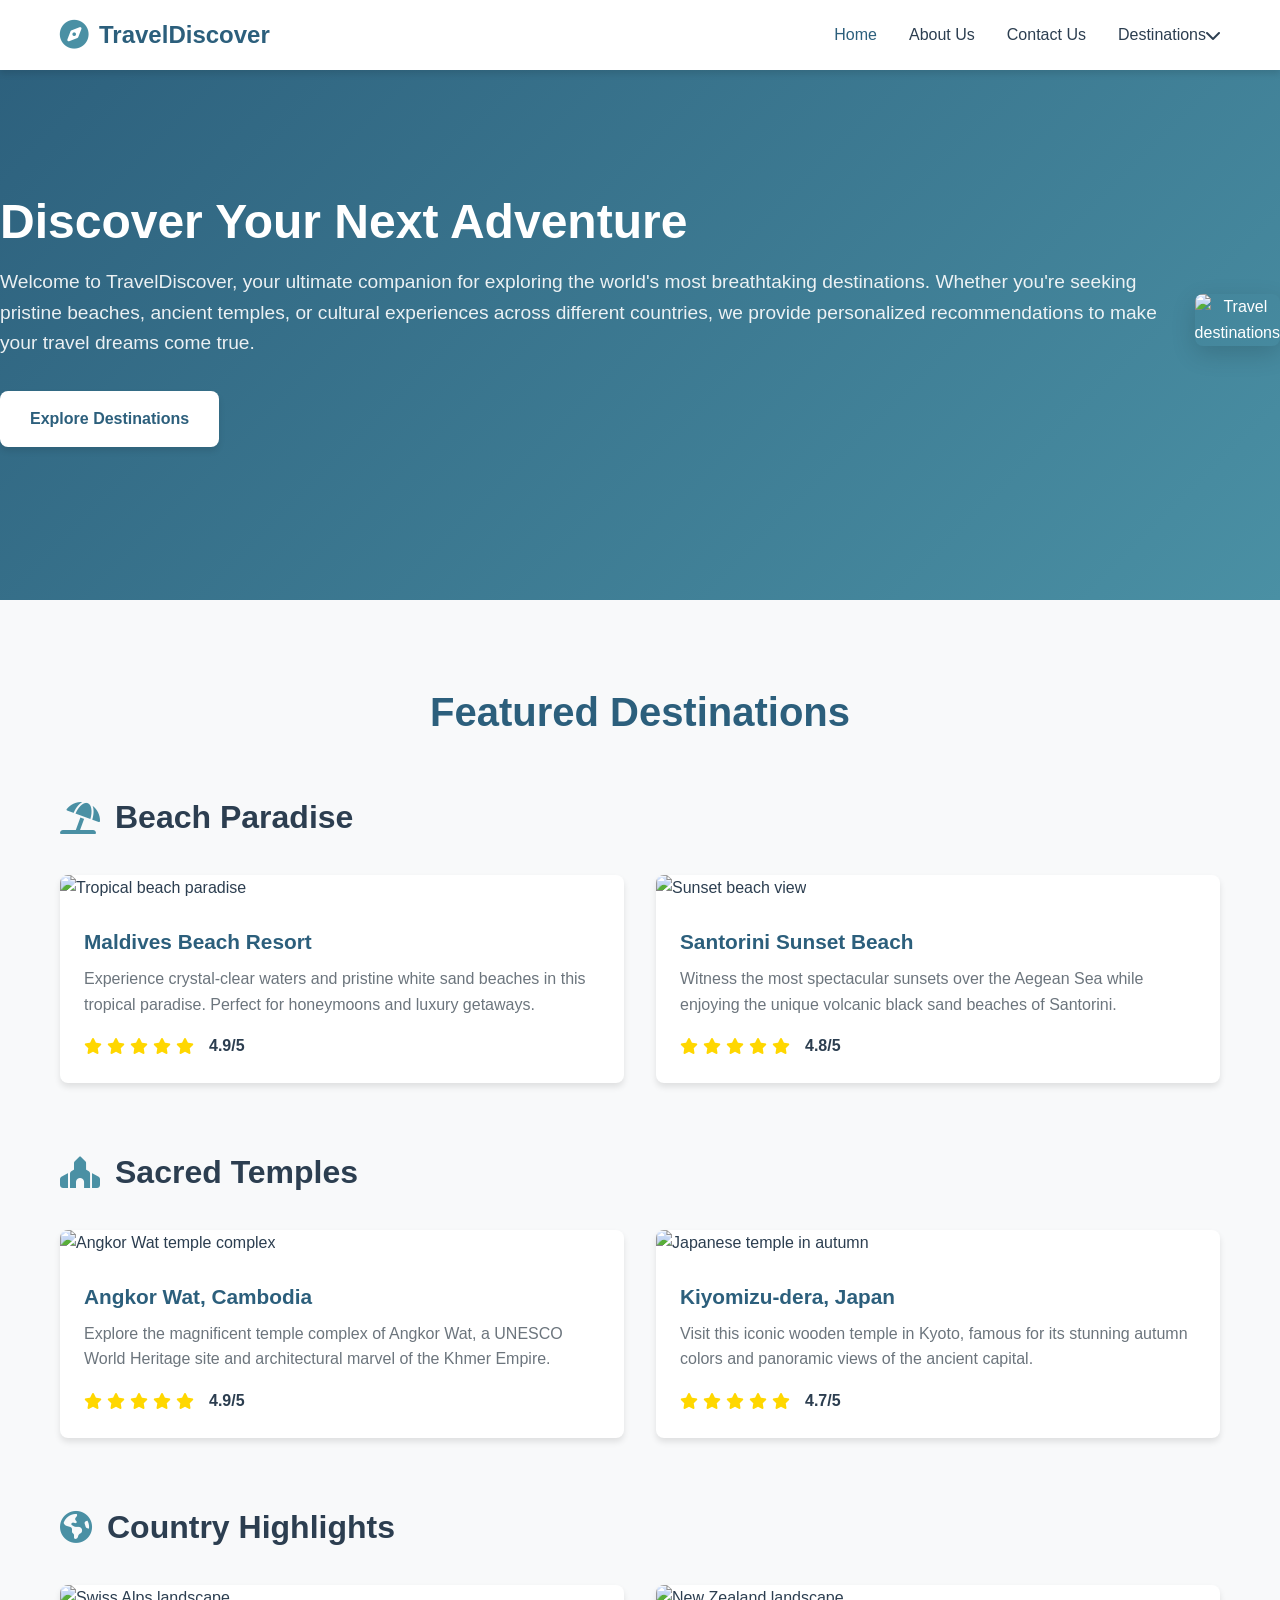
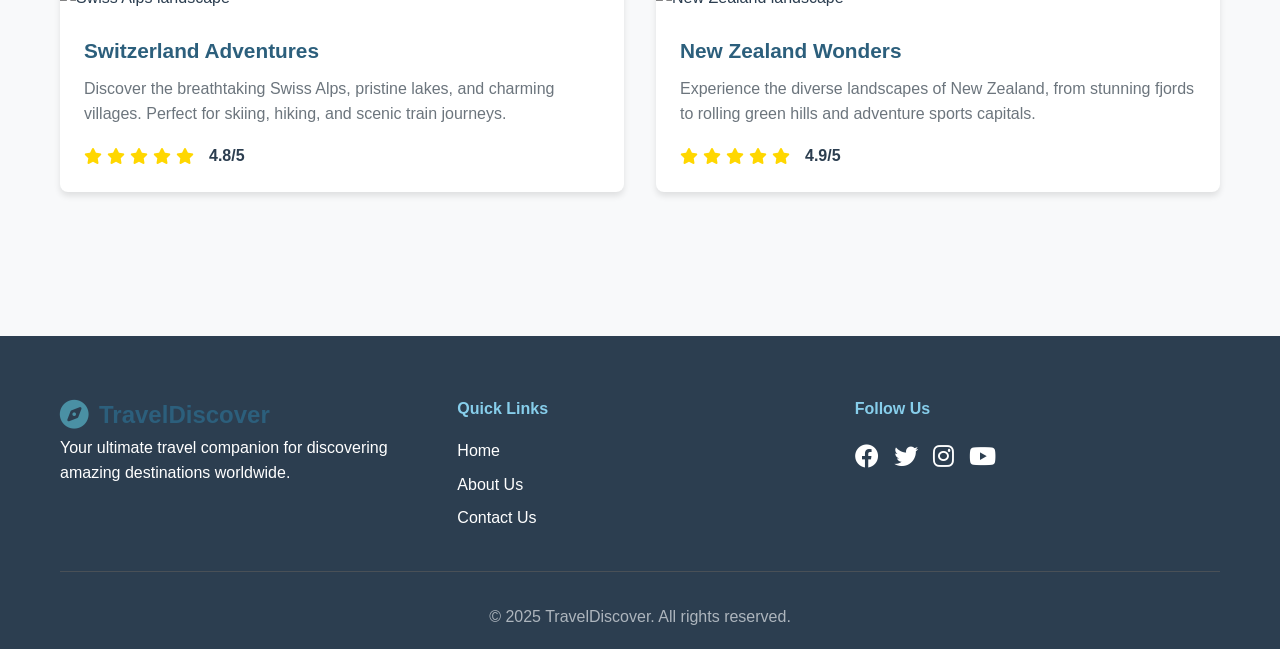
==== index.html @ 0dfa572a "create TravelDiscover website" ====
<!DOCTYPE html>
<html lang="en">
<head>
    <meta charset="UTF-8">
    <meta name="viewport" content="width=device-width, initial-scale=1.0">
    <title>TravelDiscover - Your Ultimate Travel Guide</title>
    <link rel="stylesheet" href="styles.css">
    <link href="https://cdnjs.cloudflare.com/ajax/libs/font-awesome/6.0.0/css/all.min.css" rel="stylesheet">
</head>
<body>
    <!-- Navigation Bar -->
    <nav class="ac-navbar">
        <div class="ac-nav-container">
            <div class="ac-logo">
                <i class="fas fa-compass"></i>
                <span>TravelDiscover</span>
            </div>
            <ul class="ac-nav-menu" id="acNavMenu">
                <li><a href="index.html" class="ac-nav-active">Home</a></li>
                <li><a href="about.html">About Us</a></li>
                <li><a href="contact.html">Contact Us</a></li>
                <li class="ac-dropdown">
                    <a href="#" class="ac-dropdown-toggle">Destinations <i class="fas fa-chevron-down"></i></a>
                    <ul class="ac-dropdown-menu">
                        <li><a href="#beaches">Beaches</a></li>
                        <li><a href="#temples">Temples</a></li>
                        <li><a href="#countries">Countries</a></li>
                    </ul>
                </li>
            </ul>
            <div class="ac-hamburger" id="acHamburger">
                <span></span>
                <span></span>
                <span></span>
            </div>
        </div>
    </nav>

    <!-- Hero Section with Introduction -->
    <section class="ac-hero">
        <div class="ac-hero-content">
            <h1>Discover Your Next Adventure</h1>
            <p class="ac-intro-text">Welcome to TravelDiscover, your ultimate companion for exploring the world's most breathtaking destinations. Whether you're seeking pristine beaches, ancient temples, or cultural experiences across different countries, we provide personalized recommendations to make your travel dreams come true.</p>
            <a href="#recommendations" class="ac-cta-button">Explore Destinations</a>
        </div>
        <div class="ac-hero-image">
            <img src="https://images.unsplash.com/photo-1488646953014-85cb44e25828?ixlib=rb-4.0.3&auto=format&fit=crop&w=1000&q=80" alt="Travel destinations" />
        </div>
    </section>

    <!-- Recommendations Section -->
    <section id="recommendations" class="ac-recommendations">
        <div class="ac-container">
            <h2>Featured Destinations</h2>
            
            <!-- Beach Recommendations -->
            <div id="beaches" class="ac-recommendation-category">
                <h3><i class="fas fa-umbrella-beach"></i> Beach Paradise</h3>
                <div class="ac-recommendation-grid">
                    <div class="ac-recommendation-card">
                        <img src="https://images.unsplash.com/photo-1507525428034-b723cf961d3e?ixlib=rb-4.0.3&auto=format&fit=crop&w=800&q=80" alt="Tropical beach paradise" />
                        <div class="ac-card-content">
                            <h4>Maldives Beach Resort</h4>
                            <p>Experience crystal-clear waters and pristine white sand beaches in this tropical paradise. Perfect for honeymoons and luxury getaways.</p>
                            <div class="ac-rating">
                                <i class="fas fa-star"></i>
                                <i class="fas fa-star"></i>
                                <i class="fas fa-star"></i>
                                <i class="fas fa-star"></i>
                                <i class="fas fa-star"></i>
                                <span>4.9/5</span>
                            </div>
                        </div>
                    </div>
                    <div class="ac-recommendation-card">
                        <img src="https://images.unsplash.com/photo-1544551763-46a013bb70d5?ixlib=rb-4.0.3&auto=format&fit=crop&w=800&q=80" alt="Sunset beach view" />
                        <div class="ac-card-content">
                            <h4>Santorini Sunset Beach</h4>
                            <p>Witness the most spectacular sunsets over the Aegean Sea while enjoying the unique volcanic black sand beaches of Santorini.</p>
                            <div class="ac-rating">
                                <i class="fas fa-star"></i>
                                <i class="fas fa-star"></i>
                                <i class="fas fa-star"></i>
                                <i class="fas fa-star"></i>
                                <i class="fas fa-star"></i>
                                <span>4.8/5</span>
                            </div>
                        </div>
                    </div>
                </div>
            </div>

            <!-- Temple Recommendations -->
            <div id="temples" class="ac-recommendation-category">
                <h3><i class="fas fa-place-of-worship"></i> Sacred Temples</h3>
                <div class="ac-recommendation-grid">
                    <div class="ac-recommendation-card">
                        <img src="https://images.unsplash.com/photo-1553215619-30c8edfba1e7?ixlib=rb-4.0.3&auto=format&fit=crop&w=800&q=80" alt="Angkor Wat temple complex" />
                        <div class="ac-card-content">
                            <h4>Angkor Wat, Cambodia</h4>
                            <p>Explore the magnificent temple complex of Angkor Wat, a UNESCO World Heritage site and architectural marvel of the Khmer Empire.</p>
                            <div class="ac-rating">
                                <i class="fas fa-star"></i>
                                <i class="fas fa-star"></i>
                                <i class="fas fa-star"></i>
                                <i class="fas fa-star"></i>
                                <i class="fas fa-star"></i>
                                <span>4.9/5</span>
                            </div>
                        </div>
                    </div>
                    <div class="ac-recommendation-card">
                        <img src="https://images.unsplash.com/photo-1506905925346-21bda4d32df4?ixlib=rb-4.0.3&auto=format&fit=crop&w=800&q=80" alt="Japanese temple in autumn" />
                        <div class="ac-card-content">
                            <h4>Kiyomizu-dera, Japan</h4>
                            <p>Visit this iconic wooden temple in Kyoto, famous for its stunning autumn colors and panoramic views of the ancient capital.</p>
                            <div class="ac-rating">
                                <i class="fas fa-star"></i>
                                <i class="fas fa-star"></i>
                                <i class="fas fa-star"></i>
                                <i class="fas fa-star"></i>
                                <i class="fas fa-star"></i>
                                <span>4.7/5</span>
                            </div>
                        </div>
                    </div>
                </div>
            </div>

            <!-- Country Recommendations -->
            <div id="countries" class="ac-recommendation-category">
                <h3><i class="fas fa-globe-americas"></i> Country Highlights</h3>
                <div class="ac-recommendation-grid">
                    <div class="ac-recommendation-card">
                        <img src="https://images.unsplash.com/photo-1502920917128-1aa500764cbd?ixlib=rb-4.0.3&auto=format&fit=crop&w=800&q=80" alt="Swiss Alps landscape" />
                        <div class="ac-card-content">
                            <h4>Switzerland Adventures</h4>
                            <p>Discover the breathtaking Swiss Alps, pristine lakes, and charming villages. Perfect for skiing, hiking, and scenic train journeys.</p>
                            <div class="ac-rating">
                                <i class="fas fa-star"></i>
                                <i class="fas fa-star"></i>
                                <i class="fas fa-star"></i>
                                <i class="fas fa-star"></i>
                                <i class="fas fa-star"></i>
                                <span>4.8/5</span>
                            </div>
                        </div>
                    </div>
                    <div class="ac-recommendation-card">
                        <img src="https://images.unsplash.com/photo-1539650116574-75c0c6d73f6e?ixlib=rb-4.0.3&auto=format&fit=crop&w=800&q=80" alt="New Zealand landscape" />
                        <div class="ac-card-content">
                            <h4>New Zealand Wonders</h4>
                            <p>Experience the diverse landscapes of New Zealand, from stunning fjords to rolling green hills and adventure sports capitals.</p>
                            <div class="ac-rating">
                                <i class="fas fa-star"></i>
                                <i class="fas fa-star"></i>
                                <i class="fas fa-star"></i>
                                <i class="fas fa-star"></i>
                                <i class="fas fa-star"></i>
                                <span>4.9/5</span>
                            </div>
                        </div>
                    </div>
                </div>
            </div>
        </div>
    </section>

    <!-- Footer -->
    <footer class="ac-footer">
        <div class="ac-container">
            <div class="ac-footer-content">
                <div class="ac-footer-section">
                    <div class="ac-logo">
                        <i class="fas fa-compass"></i>
                        <span>TravelDiscover</span>
                    </div>
                    <p>Your ultimate travel companion for discovering amazing destinations worldwide.</p>
                </div>
                <div class="ac-footer-section">
                    <h4>Quick Links</h4>
                    <ul>
                        <li><a href="index.html">Home</a></li>
                        <li><a href="about.html">About Us</a></li>
                        <li><a href="contact.html">Contact Us</a></li>
                    </ul>
                </div>
                <div class="ac-footer-section">
                    <h4>Follow Us</h4>
                    <div class="ac-social-links">
                        <a href="#"><i class="fab fa-facebook"></i></a>
                        <a href="#"><i class="fab fa-twitter"></i></a>
                        <a href="#"><i class="fab fa-instagram"></i></a>
                        <a href="#"><i class="fab fa-youtube"></i></a>
                    </div>
                </div>
            </div>
            <div class="ac-footer-bottom">
                <p>&copy; 2025 TravelDiscover. All rights reserved.</p>
            </div>
        </div>
    </footer>

    <script src="script.js"></script>
</body>
</html>
---- styles.css ----
/* CSS Variables for consistent theming */
:root {
    --primary-color: #2C5F7C;
    --secondary-color: #4A90A4;
    --accent-color: #87CEEB;
    --text-dark: #2C3E50;
    --text-light: #6C757D;
    --white: #FFFFFF;
    --light-gray: #F8F9FA;
    --border-color: #E9ECEF;
    --shadow: 0 4px 6px rgba(0, 0, 0, 0.1);
    --shadow-hover: 0 8px 25px rgba(0, 0, 0, 0.15);
    --gradient: linear-gradient(135deg, var(--primary-color), var(--secondary-color));
    --border-radius: 8px;
    --transition: all 0.3s ease;
}

/* Global Styles */
* {
    margin: 0;
    padding: 0;
    box-sizing: border-box;
}

body {
    font-family: 'Segoe UI', Tahoma, Geneva, Verdana, sans-serif;
    line-height: 1.6;
    color: var(--text-dark);
    background-color: var(--white);
}

.ac-container {
    max-width: 1200px;
    margin: 0 auto;
    padding: 0 20px;
}

/* Navigation Styles */
.ac-navbar {
    background: var(--white);
    box-shadow: var(--shadow);
    position: fixed;
    top: 0;
    left: 0;
    right: 0;
    z-index: 1000;
    transition: var(--transition);
}

.ac-nav-container {
    max-width: 1200px;
    margin: 0 auto;
    padding: 0 20px;
    display: flex;
    justify-content: space-between;
    align-items: center;
    height: 70px;
}

.ac-logo {
    display: flex;
    align-items: center;
    font-size: 1.5rem;
    font-weight: bold;
    color: var(--primary-color);
    text-decoration: none;
}

.ac-logo i {
    margin-right: 10px;
    font-size: 1.8rem;
    color: var(--secondary-color);
}

.ac-nav-menu {
    display: flex;
    list-style: none;
    align-items: center;
}

.ac-nav-menu li {
    margin-left: 2rem;
    position: relative;
}

.ac-nav-menu a {
    text-decoration: none;
    color: var(--text-dark);
    font-weight: 500;
    transition: var(--transition);
    padding: 0.5rem 0;
    display: flex;
    align-items: center;
}

.ac-nav-menu a:hover,
.ac-nav-active {
    color: var(--primary-color) !important;
}

/* Dropdown Styles */
.ac-dropdown {
    position: relative;
}

.ac-dropdown-menu {
    position: absolute;
    top: 100%;
    left: 0;
    background: var(--white);
    box-shadow: var(--shadow);
    border-radius: var(--border-radius);
    min-width: 200px;
    opacity: 0;
    visibility: hidden;
    transform: translateY(-10px);
    transition: var(--transition);
    list-style: none;
    padding: 0.5rem 0;
    margin: 0;
}

.ac-dropdown:hover .ac-dropdown-menu {
    opacity: 1;
    visibility: visible;
    transform: translateY(0);
}

.ac-dropdown-menu li {
    margin: 0;
}

.ac-dropdown-menu a {
    padding: 0.75rem 1rem;
    display: block;
    border-radius: 0;
}

.ac-dropdown-menu a:hover {
    background-color: var(--light-gray);
}

/* Mobile Navigation */
.ac-hamburger {
    display: none;
    flex-direction: column;
    cursor: pointer;
    padding: 5px;
}

.ac-hamburger span {
    width: 25px;
    height: 3px;
    background-color: var(--primary-color);
    margin: 3px 0;
    transition: var(--transition);
}

/* Hero Section */
.ac-hero {
    background: var(--gradient);
    color: var(--white);
    padding: 120px 0 80px;
    display: flex;
    align-items: center;
    min-height: 600px;
}

.ac-hero .ac-container {
    display: grid;
    grid-template-columns: 1fr 1fr;
    gap: 4rem;
    align-items: center;
}

.ac-hero-content h1 {
    font-size: 3rem;
    margin-bottom: 1rem;
    line-height: 1.2;
}

.ac-intro-text {
    font-size: 1.2rem;
    margin-bottom: 2rem;
    opacity: 0.9;
    line-height: 1.6;
}

.ac-cta-button {
    display: inline-flex;
    align-items: center;
    background: var(--white);
    color: var(--primary-color);
    padding: 15px 30px;
    text-decoration: none;
    border-radius: var(--border-radius);
    font-weight: 600;
    transition: var(--transition);
    box-shadow: var(--shadow);
}

.ac-cta-button:hover {
    transform: translateY(-2px);
    box-shadow: var(--shadow-hover);
}

.ac-hero-image {
    text-align: center;
}

.ac-hero-image img {
    width: 100%;
    max-width: 500px;
    height: 400px;
    object-fit: cover;
    border-radius: var(--border-radius);
    box-shadow: var(--shadow-hover);
}

/* Recommendations Section */
.ac-recommendations {
    padding: 80px 0;
    background: var(--light-gray);
}

.ac-recommendations h2 {
    text-align: center;
    font-size: 2.5rem;
    margin-bottom: 3rem;
    color: var(--primary-color);
}

.ac-recommendation-category {
    margin-bottom: 4rem;
}

.ac-recommendation-category h3 {
    font-size: 2rem;
    margin-bottom: 2rem;
    color: var(--text-dark);
    display: flex;
    align-items: center;
    gap: 15px;
}

.ac-recommendation-category h3 i {
    color: var(--secondary-color);
}

.ac-recommendation-grid {
    display: grid;
    grid-template-columns: repeat(auto-fit, minmax(400px, 1fr));
    gap: 2rem;
}

.ac-recommendation-card {
    background: var(--white);
    border-radius: var(--border-radius);
    overflow: hidden;
    box-shadow: var(--shadow);
    transition: var(--transition);
}

.ac-recommendation-card:hover {
    transform: translateY(-5px);
    box-shadow: var(--shadow-hover);
}

.ac-recommendation-card img {
    width: 100%;
    height: 250px;
    object-fit: cover;
}

.ac-card-content {
    padding: 1.5rem;
}

.ac-card-content h4 {
    font-size: 1.3rem;
    margin-bottom: 0.5rem;
    color: var(--primary-color);
}

.ac-card-content p {
    color: var(--text-light);
    margin-bottom: 1rem;
}

.ac-rating {
    display: flex;
    align-items: center;
    gap: 5px;
}

.ac-rating i {
    color: #FFD700;
}

.ac-rating span {
    margin-left: 10px;
    font-weight: 600;
    color: var(--text-dark);
}

/* About Page Styles */
.ac-about-hero,
.ac-contact-hero {
    background: var(--gradient);
    color: var(--white);
    padding: 120px 0 80px;
    text-align: center;
}

.ac-about-hero h1,
.ac-contact-hero h1 {
    font-size: 3rem;
    margin-bottom: 1rem;
}

.ac-hero-subtitle {
    font-size: 1.2rem;
    opacity: 0.9;
}

.ac-about-content {
    padding: 80px 0;
}

.ac-about-section {
    display: grid;
    grid-template-columns: 1fr 1fr;
    gap: 4rem;
    align-items: center;
    margin-bottom: 4rem;
}

.ac-about-section.ac-reverse {
    direction: rtl;
}

.ac-about-section.ac-reverse > * {
    direction: ltr;
}

.ac-about-text h2 {
    font-size: 2rem;
    margin-bottom: 1.5rem;
    color: var(--primary-color);
    display: flex;
    align-items: center;
    gap: 15px;
}

.ac-about-text p {
    margin-bottom: 1rem;
    color: var(--text-light);
    line-height: 1.7;
}

.ac-mission-list {
    list-style: none;
    padding: 0;
}

.ac-mission-list li {
    display: flex;
    align-items: center;
    gap: 10px;
    margin-bottom: 0.5rem;
    color: var(--text-light);
}

.ac-mission-list i {
    color: var(--secondary-color);
}

.ac-about-image img {
    width: 100%;
    height: 400px;
    object-fit: cover;
    border-radius: var(--border-radius);
    box-shadow: var(--shadow);
}

/* Team Section */
.ac-team-section {
    background: var(--light-gray);
    padding: 60px 0;
    border-radius: var(--border-radius);
    margin: 4rem 0;
}

.ac-team-section h2 {
    text-align: center;
    font-size: 2.5rem;
    margin-bottom: 3rem;
    color: var(--primary-color);
    display: flex;
    align-items: center;
    justify-content: center;
    gap: 15px;
}

.ac-team-grid {
    display: grid;
    grid-template-columns: repeat(auto-fit, minmax(300px, 1fr));
    gap: 2rem;
}

.ac-team-member {
    background: var(--white);
    padding: 2rem;
    border-radius: var(--border-radius);
    text-align: center;
    box-shadow: var(--shadow);
    transition: var(--transition);
}

.ac-team-member:hover {
    transform: translateY(-5px);
    box-shadow: var(--shadow-hover);
}

.ac-member-image {
    margin-bottom: 1.5rem;
}

.ac-member-image img {
    width: 120px;
    height: 120px;
    border-radius: 50%;
    object-fit: cover;
    border: 4px solid var(--accent-color);
}

.ac-member-info h3 {
    font-size: 1.3rem;
    margin-bottom: 0.5rem;
    color: var(--primary-color);
}

.ac-member-role {
    color: var(--secondary-color);
    font-weight: 600;
    margin-bottom: 1rem !important;
}

.ac-member-info p {
    color: var(--text-light);
    line-height: 1.6;
}

/* Values Section */
.ac-values-section {
    margin: 4rem 0;
}

.ac-values-section h2 {
    text-align: center;
    font-size: 2.5rem;
    margin-bottom: 3rem;
    color: var(--primary-color);
    display: flex;
    align-items: center;
    justify-content: center;
    gap: 15px;
}

.ac-values-grid {
    display: grid;
    grid-template-columns: repeat(auto-fit, minmax(250px, 1fr));
    gap: 2rem;
}

.ac-value-card {
    background: var(--white);
    padding: 2rem;
    border-radius: var(--border-radius);
    text-align: center;
    box-shadow: var(--shadow);
    transition: var(--transition);
    border-top: 4px solid var(--secondary-color);
}

.ac-value-card:hover {
    transform: translateY(-5px);
    box-shadow: var(--shadow-hover);
}

.ac-value-icon {
    font-size: 3rem;
    color: var(--secondary-color);
    margin-bottom: 1rem;
}

.ac-value-card h3 {
    font-size: 1.3rem;
    margin-bottom: 1rem;
    color: var(--primary-color);
}

.ac-value-card p {
    color: var(--text-light);
    line-height: 1.6;
}

/* Contact Page Styles */
.ac-contact-content {
    padding: 80px 0;
}

.ac-contact-wrapper {
    display: grid;
    grid-template-columns: 2fr 1fr;
    gap: 4rem;
}

.ac-contact-form-section h2,
.ac-contact-info-section h2 {
    font-size: 2rem;
    margin-bottom: 2rem;
    color: var(--primary-color);
    display: flex;
    align-items: center;
    gap: 15px;
}

/* Contact Form */
.ac-contact-form {
    background: var(--white);
    padding: 2rem;
    border-radius: var(--border-radius);
    box-shadow: var(--shadow);
}

.ac-form-row {
    display: grid;
    grid-template-columns: 1fr 1fr;
    gap: 1rem;
}

.ac-form-group {
    margin-bottom: 1.5rem;
}

.ac-form-group label {
    display: block;
    margin-bottom: 0.5rem;
    font-weight: 600;
    color: var(--text-dark);
}

.ac-form-group input,
.ac-form-group select,
.ac-form-group textarea {
    width: 100%;
    padding: 12px;
    border: 2px solid var(--border-color);
    border-radius: var(--border-radius);
    font-family: inherit;
    transition: var(--transition);
}

.ac-form-group input:focus,
.ac-form-group select:focus,
.ac-form-group textarea:focus {
    outline: none;
    border-color: var(--secondary-color);
    box-shadow: 0 0 0 3px rgba(74, 144, 164, 0.1);
}

.ac-checkbox-group {
    display: flex;
    align-items: flex-start;
    gap: 10px;
}

.ac-checkbox-group input[type="checkbox"] {
    width: auto;
    margin-top: 4px;
}

.ac-checkbox-group label {
    margin-bottom: 0;
    font-weight: normal;
    cursor: pointer;
}

.ac-submit-button {
    background: var(--gradient);
    color: var(--white);
    border: none;
    padding: 15px 30px;
    border-radius: var(--border-radius);
    font-size: 1.1rem;
    font-weight: 600;
    cursor: pointer;
    transition: var(--transition);
    display: flex;
    align-items: center;
    gap: 10px;
    width: 100%;
    justify-content: center;
}

.ac-submit-button:hover {
    transform: translateY(-2px);
    box-shadow: var(--shadow-hover);
}

/* Success Message */
.ac-success-message {
    background: #d4edda;
    color: #155724;
    padding: 2rem;
    border-radius: var(--border-radius);
    text-align: center;
    border: 1px solid #c3e6cb;
    display: none;
}

.ac-success-message.ac-show {
    display: block;
}

.ac-success-message i {
    font-size: 3rem;
    margin-bottom: 1rem;
}

.ac-success-message h3 {
    margin-bottom: 0.5rem;
}

/* Contact Information */
.ac-contact-info-card {
    background: var(--white);
    padding: 2rem;
    border-radius: var(--border-radius);
    box-shadow: var(--shadow);
}

.ac-contact-item {
    display: flex;
    align-items: flex-start;
    gap: 15px;
    margin-bottom: 2rem;
    padding-bottom: 2rem;
    border-bottom: 1px solid var(--border-color);
}

.ac-contact-item:last-child {
    margin-bottom: 0;
    padding-bottom: 0;
    border-bottom: none;
}

.ac-contact-icon {
    background: var(--light-gray);
    padding: 15px;
    border-radius: 50%;
    color: var(--secondary-color);
    font-size: 1.2rem;
    min-width: 50px;
    text-align: center;
}

.ac-contact-details h3 {
    margin-bottom: 0.5rem;
    color: var(--primary-color);
}

.ac-contact-details p {
    color: var(--text-light);
    margin-bottom: 0.25rem;
}

/* Social Media Section */
.ac-social-section {
    margin-top: 2rem;
    padding-top: 2rem;
    border-top: 1px solid var(--border-color);
}

.ac-social-section h3 {
    margin-bottom: 1rem;
    color: var(--primary-color);
    display: flex;
    align-items: center;
    gap: 10px;
}

.ac-social-link {
    display: flex;
    align-items: center;
    gap: 10px;
    padding: 10px 15px;
    margin-bottom: 10px;
    border-radius: var(--border-radius);
    text-decoration: none;
    transition: var(--transition);
    border: 2px solid var(--border-color);
}

.ac-social-link:hover {
    transform: translateX(5px);
}

.ac-social-link.facebook {
    color: #1877F2;
    border-color: #1877F2;
}

.ac-social-link.facebook:hover {
    background: #1877F2;
    color: white;
}

.ac-social-link.twitter {
    color: #1DA1F2;
    border-color: #1DA1F2;
}

.ac-social-link.twitter:hover {
    background: #1DA1F2;
    color: white;
}

.ac-social-link.instagram {
    color: #E4405F;
    border-color: #E4405F;
}

.ac-social-link.instagram:hover {
    background: #E4405F;
    color: white;
}

.ac-social-link.youtube {
    color: #FF0000;
    border-color: #FF0000;
}

.ac-social-link.youtube:hover {
    background: #FF0000;
    color: white;
}

/* FAQ Section */
.ac-faq-section {
    background: var(--light-gray);
    padding: 60px 0;
    margin-top: 4rem;
}

.ac-faq-section h2 {
    text-align: center;
    font-size: 2.5rem;
    margin-bottom: 3rem;
    color: var(--primary-color);
    display: flex;
    align-items: center;
    justify-content: center;
    gap: 15px;
}

.ac-faq-grid {
    display: grid;
    grid-template-columns: repeat(auto-fit, minmax(280px, 1fr));
    gap: 2rem;
}

.ac-faq-item {
    background: var(--white);
    padding: 2rem;
    border-radius: var(--border-radius);
    box-shadow: var(--shadow);
    transition: var(--transition);
}

.ac-faq-item:hover {
    transform: translateY(-2px);
    box-shadow: var(--shadow-hover);
}

.ac-faq-item h3 {
    font-size: 1.2rem;
    margin-bottom: 1rem;
    color: var(--primary-color);
}

.ac-faq-item p {
    color: var(--text-light);
    line-height: 1.6;
}

/* Footer */
.ac-footer {
    background: var(--text-dark);
    color: var(--white);
    padding: 60px 0 20px;
}

.ac-footer-content {
    display: grid;
    grid-template-columns: repeat(auto-fit, minmax(250px, 1fr));
    gap: 2rem;
    margin-bottom: 2rem;
}

.ac-footer-section h4 {
    margin-bottom: 1rem;
    color: var(--accent-color);
}

.ac-footer-section ul {
    list-style: none;
}

.ac-footer-section ul li {
    margin-bottom: 0.5rem;
}

.ac-footer-section ul li a {
    color: var(--white);
    text-decoration: none;
    transition: var(--transition);
}

.ac-footer-section ul li a:hover {
    color: var(--accent-color);
}

.ac-footer .ac-social-links {
    display: flex;
    gap: 15px;
}

.ac-footer .ac-social-links a {
    color: var(--white);
    font-size: 1.5rem;
    transition: var(--transition);
}

.ac-footer .ac-social-links a:hover {
    color: var(--accent-color);
    transform: translateY(-2px);
}

.ac-footer-bottom {
    text-align: center;
    padding-top: 2rem;
    border-top: 1px solid #495057;
    color: #ADB5BD;
}

/* Responsive Design */
@media (max-width: 768px) {
    .ac-nav-menu {
        position: fixed;
        top: 70px;
        left: -100%;
        width: 100%;
        height: calc(100vh - 70px);
        background: var(--white);
        flex-direction: column;
        justify-content: flex-start;
        align-items: center;
        transition: var(--transition);
        padding-top: 2rem;
        box-shadow: var(--shadow);
    }

    .ac-nav-menu.ac-active {
        left: 0;
    }

    .ac-nav-menu li {
        margin: 1rem 0;
    }

    .ac-hamburger {
        display: flex;
    }

    .ac-hamburger.ac-active span:nth-child(1) {
        transform: rotate(-45deg) translate(-5px, 6px);
    }

    .ac-hamburger.ac-active span:nth-child(2) {
        opacity: 0;
    }

    .ac-hamburger.ac-active span:nth-child(3) {
        transform: rotate(45deg) translate(-5px, -6px);
    }

    .ac-dropdown-menu {
        position: static;
        opacity: 1;
        visibility: visible;
        transform: none;
        box-shadow: none;
        background: var(--light-gray);
        border-radius: 0;
        margin-top: 1rem;
    }

    .ac-hero .ac-container {
        grid-template-columns: 1fr;
        text-align: center;
        gap: 2rem;
    }

    .ac-hero-content h1 {
        font-size: 2.5rem;
    }

    .ac-recommendation-grid {
        grid-template-columns: 1fr;
    }

    .ac-about-section {
        grid-template-columns: 1fr;
        gap: 2rem;
    }

    .ac-about-section.ac-reverse {
        direction: ltr;
    }

    .ac-contact-wrapper {
        grid-template-columns: 1fr;
        gap: 2rem;
    }

    .ac-form-row {
        grid-template-columns: 1fr;
    }

    .ac-footer-content {
        grid-template-columns: 1fr;
        text-align: center;
    }
}

@media (max-width: 480px) {
    .ac-container {
        padding: 0 15px;
    }

    .ac-hero {
        padding: 100px 0 60px;
    }

    .ac-hero-content h1 {
        font-size: 2rem;
    }

    .ac-intro-text {
        font-size: 1rem;
    }

    .ac-recommendations h2,
    .ac-team-section h2,
    .ac-values-section h2,
    .ac-faq-section h2 {
        font-size: 2rem;
    }

    .ac-about-hero h1,
    .ac-contact-hero h1 {
        font-size: 2.5rem;
    }

    .ac-recommendation-card,
    .ac-team-member,
    .ac-value-card,
    .ac-faq-item {
        margin-bottom: 1rem;
    }
}

/* Animation Classes */
.ac-fade-in {
    opacity: 0;
    transform: translateY(30px);
    transition: all 0.6s ease;
}

.ac-fade-in.ac-visible {
    opacity: 1;
    transform: translateY(0);
}

/* Scroll to Top Button */
.ac-scroll-top {
    position: fixed;
    bottom: 20px;
    right: 20px;
    background: var(--primary-color);
    color: var(--white);
    border: none;
    border-radius: 50%;
    width: 50px;
    height: 50px;
    font-size: 1.2rem;
    cursor: pointer;
    opacity: 0;
    visibility: hidden;
    transition: var(--transition);
    z-index: 1000;
}

.ac-scroll-top.ac-visible {
    opacity: 1;
    visibility: visible;
}

.ac-scroll-top:hover {
    background: var(--secondary-color);
    transform: translateY(-2px);
}
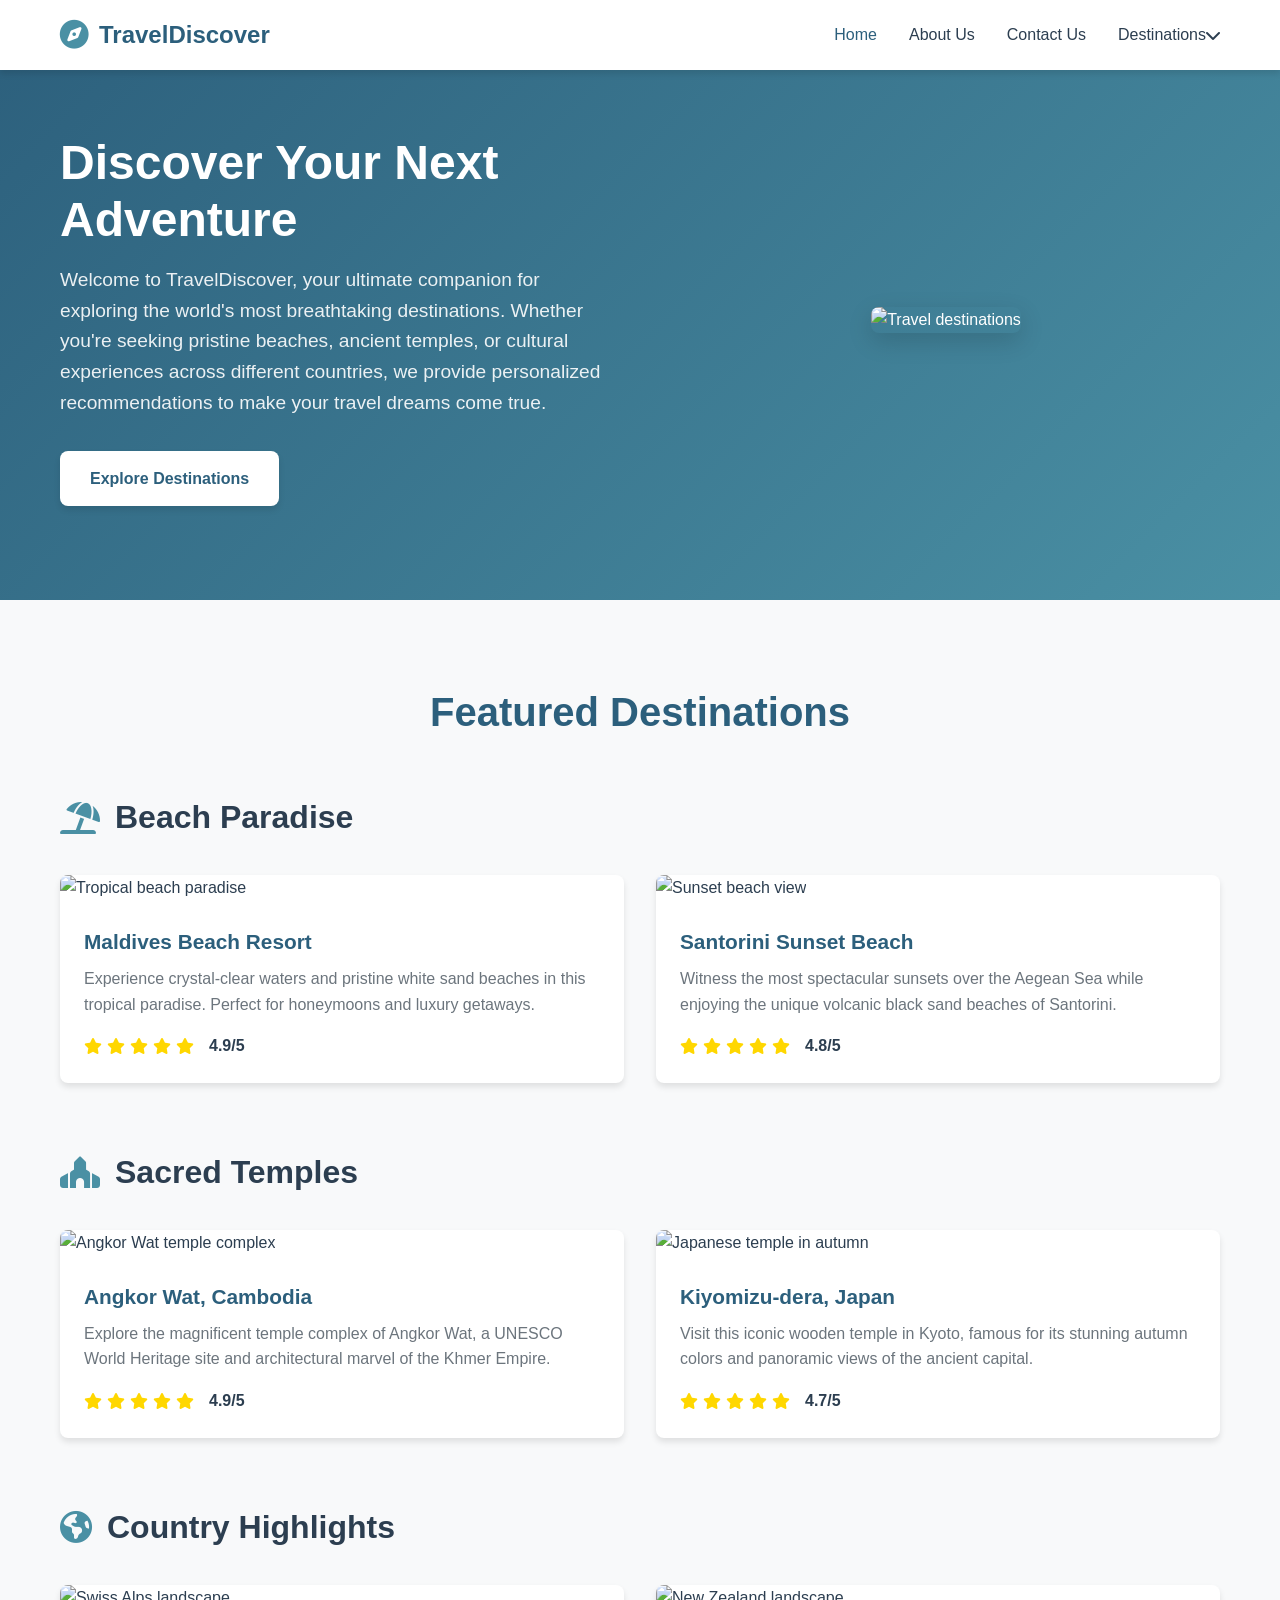
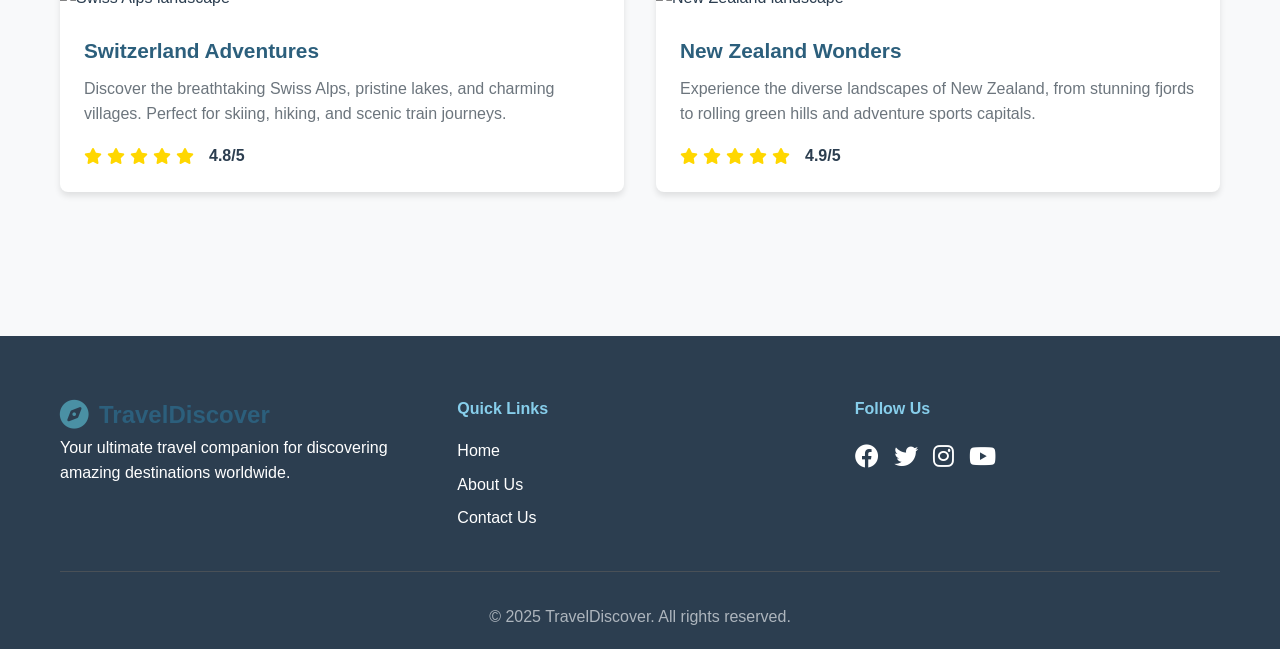
==== commit 9b26ab60: "remove extra prefixes from classes and ids" ====
--- a/index.html
+++ b/index.html
@@ -9,26 +9,26 @@
 </head>
 <body>
     <!-- Navigation Bar -->
-    <nav class="ac-navbar">
-        <div class="ac-nav-container">
-            <div class="ac-logo">
+    <nav class="navbar">
+        <div class="nav-container">
+            <div class="logo">
                 <i class="fas fa-compass"></i>
                 <span>TravelDiscover</span>
             </div>
-            <ul class="ac-nav-menu" id="acNavMenu">
-                <li><a href="index.html" class="ac-nav-active">Home</a></li>
+            <ul class="nav-menu" id="navMenu">
+                <li><a href="index.html" class="nav-active">Home</a></li>
                 <li><a href="about.html">About Us</a></li>
                 <li><a href="contact.html">Contact Us</a></li>
-                <li class="ac-dropdown">
-                    <a href="#" class="ac-dropdown-toggle">Destinations <i class="fas fa-chevron-down"></i></a>
-                    <ul class="ac-dropdown-menu">
+                <li class="dropdown">
+                    <a href="#" class="dropdown-toggle">Destinations <i class="fas fa-chevron-down"></i></a>
+                    <ul class="dropdown-menu">
                         <li><a href="#beaches">Beaches</a></li>
                         <li><a href="#temples">Temples</a></li>
                         <li><a href="#countries">Countries</a></li>
                     </ul>
                 </li>
             </ul>
-            <div class="ac-hamburger" id="acHamburger">
+            <div class="hamburger" id="hamburger">
                 <span></span>
                 <span></span>
                 <span></span>
@@ -37,32 +37,34 @@
     </nav>
 
     <!-- Hero Section with Introduction -->
-    <section class="ac-hero">
-        <div class="ac-hero-content">
-            <h1>Discover Your Next Adventure</h1>
-            <p class="ac-intro-text">Welcome to TravelDiscover, your ultimate companion for exploring the world's most breathtaking destinations. Whether you're seeking pristine beaches, ancient temples, or cultural experiences across different countries, we provide personalized recommendations to make your travel dreams come true.</p>
-            <a href="#recommendations" class="ac-cta-button">Explore Destinations</a>
-        </div>
-        <div class="ac-hero-image">
-            <img src="https://images.unsplash.com/photo-1488646953014-85cb44e25828?ixlib=rb-4.0.3&auto=format&fit=crop&w=1000&q=80" alt="Travel destinations" />
+    <section class="hero">
+        <div class="container">
+            <div class="hero-content">
+                <h1>Discover Your Next Adventure</h1>
+                <p class="intro-text">Welcome to TravelDiscover, your ultimate companion for exploring the world's most breathtaking destinations. Whether you're seeking pristine beaches, ancient temples, or cultural experiences across different countries, we provide personalized recommendations to make your travel dreams come true.</p>
+                <a href="#recommendations" class="cta-button">Explore Destinations</a>
+            </div>
+            <div class="hero-image">
+                <img src="https://images.unsplash.com/photo-1488646953014-85cb44e25828?ixlib=rb-4.0.3&auto=format&fit=crop&w=1000&q=80" alt="Travel destinations" />
+            </div>
         </div>
     </section>
 
     <!-- Recommendations Section -->
-    <section id="recommendations" class="ac-recommendations">
-        <div class="ac-container">
+    <section id="recommendations" class="recommendations">
+        <div class="container">
             <h2>Featured Destinations</h2>
             
             <!-- Beach Recommendations -->
-            <div id="beaches" class="ac-recommendation-category">
+            <div id="beaches" class="recommendation-category">
                 <h3><i class="fas fa-umbrella-beach"></i> Beach Paradise</h3>
-                <div class="ac-recommendation-grid">
-                    <div class="ac-recommendation-card">
+                <div class="recommendation-grid">
+                    <div class="recommendation-card">
                         <img src="https://images.unsplash.com/photo-1507525428034-b723cf961d3e?ixlib=rb-4.0.3&auto=format&fit=crop&w=800&q=80" alt="Tropical beach paradise" />
-                        <div class="ac-card-content">
+                        <div class="card-content">
                             <h4>Maldives Beach Resort</h4>
                             <p>Experience crystal-clear waters and pristine white sand beaches in this tropical paradise. Perfect for honeymoons and luxury getaways.</p>
-                            <div class="ac-rating">
+                            <div class="rating">
                                 <i class="fas fa-star"></i>
                                 <i class="fas fa-star"></i>
                                 <i class="fas fa-star"></i>
@@ -72,12 +74,12 @@
                             </div>
                         </div>
                     </div>
-                    <div class="ac-recommendation-card">
+                    <div class="recommendation-card">
                         <img src="https://images.unsplash.com/photo-1544551763-46a013bb70d5?ixlib=rb-4.0.3&auto=format&fit=crop&w=800&q=80" alt="Sunset beach view" />
-                        <div class="ac-card-content">
+                        <div class="card-content">
                             <h4>Santorini Sunset Beach</h4>
                             <p>Witness the most spectacular sunsets over the Aegean Sea while enjoying the unique volcanic black sand beaches of Santorini.</p>
-                            <div class="ac-rating">
+                            <div class="rating">
                                 <i class="fas fa-star"></i>
                                 <i class="fas fa-star"></i>
                                 <i class="fas fa-star"></i>
@@ -91,15 +93,15 @@
             </div>
 
             <!-- Temple Recommendations -->
-            <div id="temples" class="ac-recommendation-category">
+            <div id="temples" class="recommendation-category">
                 <h3><i class="fas fa-place-of-worship"></i> Sacred Temples</h3>
-                <div class="ac-recommendation-grid">
-                    <div class="ac-recommendation-card">
+                <div class="recommendation-grid">
+                    <div class="recommendation-card">
                         <img src="https://images.unsplash.com/photo-1553215619-30c8edfba1e7?ixlib=rb-4.0.3&auto=format&fit=crop&w=800&q=80" alt="Angkor Wat temple complex" />
-                        <div class="ac-card-content">
+                        <div class="card-content">
                             <h4>Angkor Wat, Cambodia</h4>
                             <p>Explore the magnificent temple complex of Angkor Wat, a UNESCO World Heritage site and architectural marvel of the Khmer Empire.</p>
-                            <div class="ac-rating">
+                            <div class="rating">
                                 <i class="fas fa-star"></i>
                                 <i class="fas fa-star"></i>
                                 <i class="fas fa-star"></i>
@@ -109,12 +111,12 @@
                             </div>
                         </div>
                     </div>
-                    <div class="ac-recommendation-card">
+                    <div class="recommendation-card">
                         <img src="https://images.unsplash.com/photo-1506905925346-21bda4d32df4?ixlib=rb-4.0.3&auto=format&fit=crop&w=800&q=80" alt="Japanese temple in autumn" />
-                        <div class="ac-card-content">
+                        <div class="card-content">
                             <h4>Kiyomizu-dera, Japan</h4>
                             <p>Visit this iconic wooden temple in Kyoto, famous for its stunning autumn colors and panoramic views of the ancient capital.</p>
-                            <div class="ac-rating">
+                            <div class="rating">
                                 <i class="fas fa-star"></i>
                                 <i class="fas fa-star"></i>
                                 <i class="fas fa-star"></i>
@@ -128,15 +130,15 @@
             </div>
 
             <!-- Country Recommendations -->
-            <div id="countries" class="ac-recommendation-category">
+            <div id="countries" class="recommendation-category">
                 <h3><i class="fas fa-globe-americas"></i> Country Highlights</h3>
-                <div class="ac-recommendation-grid">
-                    <div class="ac-recommendation-card">
+                <div class="recommendation-grid">
+                    <div class="recommendation-card">
                         <img src="https://images.unsplash.com/photo-1502920917128-1aa500764cbd?ixlib=rb-4.0.3&auto=format&fit=crop&w=800&q=80" alt="Swiss Alps landscape" />
-                        <div class="ac-card-content">
+                        <div class="card-content">
                             <h4>Switzerland Adventures</h4>
                             <p>Discover the breathtaking Swiss Alps, pristine lakes, and charming villages. Perfect for skiing, hiking, and scenic train journeys.</p>
-                            <div class="ac-rating">
+                            <div class="rating">
                                 <i class="fas fa-star"></i>
                                 <i class="fas fa-star"></i>
                                 <i class="fas fa-star"></i>
@@ -146,12 +148,12 @@
                             </div>
                         </div>
                     </div>
-                    <div class="ac-recommendation-card">
+                    <div class="recommendation-card">
                         <img src="https://images.unsplash.com/photo-1539650116574-75c0c6d73f6e?ixlib=rb-4.0.3&auto=format&fit=crop&w=800&q=80" alt="New Zealand landscape" />
-                        <div class="ac-card-content">
+                        <div class="card-content">
                             <h4>New Zealand Wonders</h4>
                             <p>Experience the diverse landscapes of New Zealand, from stunning fjords to rolling green hills and adventure sports capitals.</p>
-                            <div class="ac-rating">
+                            <div class="rating">
                                 <i class="fas fa-star"></i>
                                 <i class="fas fa-star"></i>
                                 <i class="fas fa-star"></i>
@@ -167,17 +169,17 @@
     </section>
 
     <!-- Footer -->
-    <footer class="ac-footer">
-        <div class="ac-container">
-            <div class="ac-footer-content">
-                <div class="ac-footer-section">
-                    <div class="ac-logo">
+    <footer class="footer">
+        <div class="container">
+            <div class="footer-content">
+                <div class="footer-section">
+                    <div class="logo">
                         <i class="fas fa-compass"></i>
                         <span>TravelDiscover</span>
                     </div>
                     <p>Your ultimate travel companion for discovering amazing destinations worldwide.</p>
                 </div>
-                <div class="ac-footer-section">
+                <div class="footer-section">
                     <h4>Quick Links</h4>
                     <ul>
                         <li><a href="index.html">Home</a></li>
@@ -185,9 +187,9 @@
                         <li><a href="contact.html">Contact Us</a></li>
                     </ul>
                 </div>
-                <div class="ac-footer-section">
+                <div class="footer-section">
                     <h4>Follow Us</h4>
-                    <div class="ac-social-links">
+                    <div class="social-links">
                         <a href="#"><i class="fab fa-facebook"></i></a>
                         <a href="#"><i class="fab fa-twitter"></i></a>
                         <a href="#"><i class="fab fa-instagram"></i></a>
@@ -195,7 +197,7 @@
                     </div>
                 </div>
             </div>
-            <div class="ac-footer-bottom">
+            <div class="footer-bottom">
                 <p>&copy; 2025 TravelDiscover. All rights reserved.</p>
             </div>
         </div>
--- a/styles.css
+++ b/styles.css
@@ -29,14 +29,14 @@
     background-color: var(--white);
 }
 
-.ac-container {
+.container {
     max-width: 1200px;
     margin: 0 auto;
     padding: 0 20px;
 }
 
 /* Navigation Styles */
-.ac-navbar {
+.navbar {
     background: var(--white);
     box-shadow: var(--shadow);
     position: fixed;
@@ -47,7 +47,7 @@
     transition: var(--transition);
 }
 
-.ac-nav-container {
+.nav-container {
     max-width: 1200px;
     margin: 0 auto;
     padding: 0 20px;
@@ -57,7 +57,7 @@
     height: 70px;
 }
 
-.ac-logo {
+.logo {
     display: flex;
     align-items: center;
     font-size: 1.5rem;
@@ -66,24 +66,24 @@
     text-decoration: none;
 }
 
-.ac-logo i {
+.logo i {
     margin-right: 10px;
     font-size: 1.8rem;
     color: var(--secondary-color);
 }
 
-.ac-nav-menu {
+.nav-menu {
     display: flex;
     list-style: none;
     align-items: center;
 }
 
-.ac-nav-menu li {
+.nav-menu li {
     margin-left: 2rem;
     position: relative;
 }
 
-.ac-nav-menu a {
+.nav-menu a {
     text-decoration: none;
     color: var(--text-dark);
     font-weight: 500;
@@ -93,17 +93,17 @@
     align-items: center;
 }
 
-.ac-nav-menu a:hover,
-.ac-nav-active {
+.nav-menu a:hover,
+.nav-active {
     color: var(--primary-color) !important;
 }
 
 /* Dropdown Styles */
-.ac-dropdown {
+.dropdown {
     position: relative;
 }
 
-.ac-dropdown-menu {
+.dropdown-menu {
     position: absolute;
     top: 100%;
     left: 0;
@@ -120,35 +120,35 @@
     margin: 0;
 }
 
-.ac-dropdown:hover .ac-dropdown-menu {
+.dropdown:hover .dropdown-menu {
     opacity: 1;
     visibility: visible;
     transform: translateY(0);
 }
 
-.ac-dropdown-menu li {
+.dropdown-menu li {
     margin: 0;
 }
 
-.ac-dropdown-menu a {
+.dropdown-menu a {
     padding: 0.75rem 1rem;
     display: block;
     border-radius: 0;
 }
 
-.ac-dropdown-menu a:hover {
+.dropdown-menu a:hover {
     background-color: var(--light-gray);
 }
 
 /* Mobile Navigation */
-.ac-hamburger {
+.hamburger {
     display: none;
     flex-direction: column;
     cursor: pointer;
     padding: 5px;
 }
 
-.ac-hamburger span {
+.hamburger span {
     width: 25px;
     height: 3px;
     background-color: var(--primary-color);
@@ -157,7 +157,7 @@
 }
 
 /* Hero Section */
-.ac-hero {
+.hero {
     background: var(--gradient);
     color: var(--white);
     padding: 120px 0 80px;
@@ -166,27 +166,27 @@
     min-height: 600px;
 }
 
-.ac-hero .ac-container {
+.hero .container {
     display: grid;
     grid-template-columns: 1fr 1fr;
     gap: 4rem;
     align-items: center;
 }
 
-.ac-hero-content h1 {
+.hero-content h1 {
     font-size: 3rem;
     margin-bottom: 1rem;
     line-height: 1.2;
 }
 
-.ac-intro-text {
+.intro-text {
     font-size: 1.2rem;
     margin-bottom: 2rem;
     opacity: 0.9;
     line-height: 1.6;
 }
 
-.ac-cta-button {
+.cta-button {
     display: inline-flex;
     align-items: center;
     background: var(--white);
@@ -199,16 +199,16 @@
     box-shadow: var(--shadow);
 }
 
-.ac-cta-button:hover {
+.cta-button:hover {
     transform: translateY(-2px);
     box-shadow: var(--shadow-hover);
 }
 
-.ac-hero-image {
+.hero-image {
     text-align: center;
 }
 
-.ac-hero-image img {
+.hero-image img {
     width: 100%;
     max-width: 500px;
     height: 400px;
@@ -218,23 +218,23 @@
 }
 
 /* Recommendations Section */
-.ac-recommendations {
+.recommendations {
     padding: 80px 0;
     background: var(--light-gray);
 }
 
-.ac-recommendations h2 {
+.recommendations h2 {
     text-align: center;
     font-size: 2.5rem;
     margin-bottom: 3rem;
     color: var(--primary-color);
 }
 
-.ac-recommendation-category {
+.recommendation-category {
     margin-bottom: 4rem;
 }
 
-.ac-recommendation-category h3 {
+.recommendation-category h3 {
     font-size: 2rem;
     margin-bottom: 2rem;
     color: var(--text-dark);
@@ -243,17 +243,17 @@
     gap: 15px;
 }
 
-.ac-recommendation-category h3 i {
+.recommendation-category h3 i {
     color: var(--secondary-color);
 }
 
-.ac-recommendation-grid {
+.recommendation-grid {
     display: grid;
     grid-template-columns: repeat(auto-fit, minmax(400px, 1fr));
     gap: 2rem;
 }
 
-.ac-recommendation-card {
+.recommendation-card {
     background: var(--white);
     border-radius: var(--border-radius);
     overflow: hidden;
@@ -261,73 +261,73 @@
     transition: var(--transition);
 }
 
-.ac-recommendation-card:hover {
+.recommendation-card:hover {
     transform: translateY(-5px);
     box-shadow: var(--shadow-hover);
 }
 
-.ac-recommendation-card img {
+.recommendation-card img {
     width: 100%;
     height: 250px;
     object-fit: cover;
 }
 
-.ac-card-content {
+.card-content {
     padding: 1.5rem;
 }
 
-.ac-card-content h4 {
+.card-content h4 {
     font-size: 1.3rem;
     margin-bottom: 0.5rem;
     color: var(--primary-color);
 }
 
-.ac-card-content p {
+.card-content p {
     color: var(--text-light);
     margin-bottom: 1rem;
 }
 
-.ac-rating {
+.rating {
     display: flex;
     align-items: center;
     gap: 5px;
 }
 
-.ac-rating i {
+.rating i {
     color: #FFD700;
 }
 
-.ac-rating span {
+.rating span {
     margin-left: 10px;
     font-weight: 600;
     color: var(--text-dark);
 }
 
 /* About Page Styles */
-.ac-about-hero,
-.ac-contact-hero {
+.about-hero,
+.contact-hero {
     background: var(--gradient);
     color: var(--white);
     padding: 120px 0 80px;
     text-align: center;
 }
 
-.ac-about-hero h1,
-.ac-contact-hero h1 {
+.about-hero h1,
+.contact-hero h1 {
     font-size: 3rem;
     margin-bottom: 1rem;
 }
 
-.ac-hero-subtitle {
+.hero-subtitle {
     font-size: 1.2rem;
     opacity: 0.9;
 }
 
-.ac-about-content {
+.about-content {
     padding: 80px 0;
 }
 
-.ac-about-section {
+.about-section {
     display: grid;
     grid-template-columns: 1fr 1fr;
     gap: 4rem;
@@ -335,15 +335,15 @@
     margin-bottom: 4rem;
 }
 
-.ac-about-section.ac-reverse {
+.about-section.reverse {
     direction: rtl;
 }
 
-.ac-about-section.ac-reverse > * {
+.about-section.reverse > * {
     direction: ltr;
 }
 
-.ac-about-text h2 {
+.about-text h2 {
     font-size: 2rem;
     margin-bottom: 1.5rem;
     color: var(--primary-color);
@@ -352,18 +352,18 @@
     gap: 15px;
 }
 
-.ac-about-text p {
+.about-text p {
     margin-bottom: 1rem;
     color: var(--text-light);
     line-height: 1.7;
 }
 
-.ac-mission-list {
+.mission-list {
     list-style: none;
     padding: 0;
 }
 
-.ac-mission-list li {
+.mission-list li {
     display: flex;
     align-items: center;
     gap: 10px;
@@ -371,11 +371,11 @@
     color: var(--text-light);
 }
 
-.ac-mission-list i {
+.mission-list i {
     color: var(--secondary-color);
 }
 
-.ac-about-image img {
+.about-image img {
     width: 100%;
     height: 400px;
     object-fit: cover;
@@ -384,14 +384,14 @@
 }
 
 /* Team Section */
-.ac-team-section {
+.team-section {
     background: var(--light-gray);
     padding: 60px 0;
     border-radius: var(--border-radius);
     margin: 4rem 0;
 }
 
-.ac-team-section h2 {
+.team-section h2 {
     text-align: center;
     font-size: 2.5rem;
     margin-bottom: 3rem;
@@ -402,13 +402,13 @@
     gap: 15px;
 }
 
-.ac-team-grid {
+.team-grid {
     display: grid;
     grid-template-columns: repeat(auto-fit, minmax(300px, 1fr));
     gap: 2rem;
 }
 
-.ac-team-member {
+.team-member {
     background: var(--white);
     padding: 2rem;
     border-radius: var(--border-radius);
@@ -417,16 +417,16 @@
     transition: var(--transition);
 }
 
-.ac-team-member:hover {
+.team-member:hover {
     transform: translateY(-5px);
     box-shadow: var(--shadow-hover);
 }
 
-.ac-member-image {
+.member-image {
     margin-bottom: 1.5rem;
 }
 
-.ac-member-image img {
+.member-image img {
     width: 120px;
     height: 120px;
     border-radius: 50%;
@@ -434,29 +434,29 @@
     border: 4px solid var(--accent-color);
 }
 
-.ac-member-info h3 {
+.member-info h3 {
     font-size: 1.3rem;
     margin-bottom: 0.5rem;
     color: var(--primary-color);
 }
 
-.ac-member-role {
+.member-role {
     color: var(--secondary-color);
     font-weight: 600;
     margin-bottom: 1rem !important;
 }
 
-.ac-member-info p {
+.member-info p {
     color: var(--text-light);
     line-height: 1.6;
 }
 
 /* Values Section */
-.ac-values-section {
+.values-section {
     margin: 4rem 0;
 }
 
-.ac-values-section h2 {
+.values-section h2 {
     text-align: center;
     font-size: 2.5rem;
     margin-bottom: 3rem;
@@ -467,13 +467,13 @@
     gap: 15px;
 }
 
-.ac-values-grid {
+.values-grid {
     display: grid;
     grid-template-columns: repeat(auto-fit, minmax(250px, 1fr));
     gap: 2rem;
 }
 
-.ac-value-card {
+.value-card {
     background: var(--white);
     padding: 2rem;
     border-radius: var(--border-radius);
@@ -483,41 +483,41 @@
     border-top: 4px solid var(--secondary-color);
 }
 
-.ac-value-card:hover {
+.value-card:hover {
     transform: translateY(-5px);
     box-shadow: var(--shadow-hover);
 }
 
-.ac-value-icon {
+.value-icon {
     font-size: 3rem;
     color: var(--secondary-color);
     margin-bottom: 1rem;
 }
 
-.ac-value-card h3 {
+.value-card h3 {
     font-size: 1.3rem;
     margin-bottom: 1rem;
     color: var(--primary-color);
 }
 
-.ac-value-card p {
+.value-card p {
     color: var(--text-light);
     line-height: 1.6;
 }
 
 /* Contact Page Styles */
-.ac-contact-content {
+.contact-content {
     padding: 80px 0;
 }
 
-.ac-contact-wrapper {
+.contact-wrapper {
     display: grid;
     grid-template-columns: 2fr 1fr;
     gap: 4rem;
 }
 
-.ac-contact-form-section h2,
-.ac-contact-info-section h2 {
+.contact-form-section h2,
+.contact-info-section h2 {
     font-size: 2rem;
     margin-bottom: 2rem;
     color: var(--primary-color);
@@ -527,33 +527,33 @@
 }
 
 /* Contact Form */
-.ac-contact-form {
+.contact-form {
     background: var(--white);
     padding: 2rem;
     border-radius: var(--border-radius);
     box-shadow: var(--shadow);
 }
 
-.ac-form-row {
+.form-row {
     display: grid;
     grid-template-columns: 1fr 1fr;
     gap: 1rem;
 }
 
-.ac-form-group {
+.form-group {
     margin-bottom: 1.5rem;
 }
 
-.ac-form-group label {
+.form-group label {
     display: block;
     margin-bottom: 0.5rem;
     font-weight: 600;
     color: var(--text-dark);
 }
 
-.ac-form-group input,
-.ac-form-group select,
-.ac-form-group textarea {
+.form-group input,
+.form-group select,
+.form-group textarea {
     width: 100%;
     padding: 12px;
     border: 2px solid var(--border-color);
@@ -562,32 +562,32 @@
     transition: var(--transition);
 }
 
-.ac-form-group input:focus,
-.ac-form-group select:focus,
-.ac-form-group textarea:focus {
+.form-group input:focus,
+.form-group select:focus,
+.form-group textarea:focus {
     outline: none;
     border-color: var(--secondary-color);
     box-shadow: 0 0 0 3px rgba(74, 144, 164, 0.1);
 }
 
-.ac-checkbox-group {
+.checkbox-group {
     display: flex;
     align-items: flex-start;
     gap: 10px;
 }
 
-.ac-checkbox-group input[type="checkbox"] {
+.checkbox-group input[type="checkbox"] {
     width: auto;
     margin-top: 4px;
 }
 
-.ac-checkbox-group label {
+.checkbox-group label {
     margin-bottom: 0;
     font-weight: normal;
     cursor: pointer;
 }
 
-.ac-submit-button {
+.submit-button {
     background: var(--gradient);
     color: var(--white);
     border: none;
@@ -604,13 +604,13 @@
     justify-content: center;
 }
 
-.ac-submit-button:hover {
+.submit-button:hover {
     transform: translateY(-2px);
     box-shadow: var(--shadow-hover);
 }
 
 /* Success Message */
-.ac-success-message {
+.success-message {
     background: #d4edda;
     color: #155724;
     padding: 2rem;
@@ -620,28 +620,28 @@
     display: none;
 }
 
-.ac-success-message.ac-show {
+.success-message.show {
     display: block;
 }
 
-.ac-success-message i {
+.success-message i {
     font-size: 3rem;
     margin-bottom: 1rem;
 }
 
-.ac-success-message h3 {
+.success-message h3 {
     margin-bottom: 0.5rem;
 }
 
 /* Contact Information */
-.ac-contact-info-card {
+.contact-info-card {
     background: var(--white);
     padding: 2rem;
     border-radius: var(--border-radius);
     box-shadow: var(--shadow);
 }
 
-.ac-contact-item {
+.contact-item {
     display: flex;
     align-items: flex-start;
     gap: 15px;
@@ -650,13 +650,13 @@
     border-bottom: 1px solid var(--border-color);
 }
 
-.ac-contact-item:last-child {
+.contact-item:last-child {
     margin-bottom: 0;
     padding-bottom: 0;
     border-bottom: none;
 }
 
-.ac-contact-icon {
+.contact-icon {
     background: var(--light-gray);
     padding: 15px;
     border-radius: 50%;
@@ -666,24 +666,24 @@
     text-align: center;
 }
 
-.ac-contact-details h3 {
+.contact-details h3 {
     margin-bottom: 0.5rem;
     color: var(--primary-color);
 }
 
-.ac-contact-details p {
+.contact-details p {
     color: var(--text-light);
     margin-bottom: 0.25rem;
 }
 
 /* Social Media Section */
-.ac-social-section {
+.social-section {
     margin-top: 2rem;
     padding-top: 2rem;
     border-top: 1px solid var(--border-color);
 }
 
-.ac-social-section h3 {
+.social-section h3 {
     margin-bottom: 1rem;
     color: var(--primary-color);
     display: flex;
@@ -691,7 +691,7 @@
     gap: 10px;
 }
 
-.ac-social-link {
+.social-link {
     display: flex;
     align-items: center;
     gap: 10px;
@@ -703,58 +703,58 @@
     border: 2px solid var(--border-color);
 }
 
-.ac-social-link:hover {
+.social-link:hover {
     transform: translateX(5px);
 }
 
-.ac-social-link.facebook {
+.social-link.facebook {
     color: #1877F2;
     border-color: #1877F2;
 }
 
-.ac-social-link.facebook:hover {
+.social-link.facebook:hover {
     background: #1877F2;
     color: white;
 }
 
-.ac-social-link.twitter {
+.social-link.twitter {
     color: #1DA1F2;
     border-color: #1DA1F2;
 }
 
-.ac-social-link.twitter:hover {
+.social-link.twitter:hover {
     background: #1DA1F2;
     color: white;
 }
 
-.ac-social-link.instagram {
+.social-link.instagram {
     color: #E4405F;
     border-color: #E4405F;
 }
 
-.ac-social-link.instagram:hover {
+.social-link.instagram:hover {
     background: #E4405F;
     color: white;
 }
 
-.ac-social-link.youtube {
+.social-link.youtube {
     color: #FF0000;
     border-color: #FF0000;
 }
 
-.ac-social-link.youtube:hover {
+.social-link.youtube:hover {
     background: #FF0000;
     color: white;
 }
 
 /* FAQ Section */
-.ac-faq-section {
+.faq-section {
     background: var(--light-gray);
     padding: 60px 0;
     margin-top: 4rem;
 }
 
-.ac-faq-section h2 {
+.faq-section h2 {
     text-align: center;
     font-size: 2.5rem;
     margin-bottom: 3rem;
@@ -765,13 +765,13 @@
     gap: 15px;
 }
 
-.ac-faq-grid {
+.faq-grid {
     display: grid;
     grid-template-columns: repeat(auto-fit, minmax(280px, 1fr));
     gap: 2rem;
 }
 
-.ac-faq-item {
+.faq-item {
     background: var(--white);
     padding: 2rem;
     border-radius: var(--border-radius);
@@ -779,76 +779,76 @@
     transition: var(--transition);
 }
 
-.ac-faq-item:hover {
+.faq-item:hover {
     transform: translateY(-2px);
     box-shadow: var(--shadow-hover);
 }
 
-.ac-faq-item h3 {
+.faq-item h3 {
     font-size: 1.2rem;
     margin-bottom: 1rem;
     color: var(--primary-color);
 }
 
-.ac-faq-item p {
+.faq-item p {
     color: var(--text-light);
     line-height: 1.6;
 }
 
 /* Footer */
-.ac-footer {
+.footer {
     background: var(--text-dark);
     color: var(--white);
     padding: 60px 0 20px;
 }
 
-.ac-footer-content {
+.footer-content {
     display: grid;
     grid-template-columns: repeat(auto-fit, minmax(250px, 1fr));
     gap: 2rem;
     margin-bottom: 2rem;
 }
 
-.ac-footer-section h4 {
+.footer-section h4 {
     margin-bottom: 1rem;
     color: var(--accent-color);
 }
 
-.ac-footer-section ul {
+.footer-section ul {
     list-style: none;
 }
 
-.ac-footer-section ul li {
+.footer-section ul li {
     margin-bottom: 0.5rem;
 }
 
-.ac-footer-section ul li a {
+.footer-section ul li a {
     color: var(--white);
     text-decoration: none;
     transition: var(--transition);
 }
 
-.ac-footer-section ul li a:hover {
+.footer-section ul li a:hover {
     color: var(--accent-color);
 }
 
-.ac-footer .ac-social-links {
+.footer .social-links {
     display: flex;
     gap: 15px;
 }
 
-.ac-footer .ac-social-links a {
+.footer .social-links a {
     color: var(--white);
     font-size: 1.5rem;
     transition: var(--transition);
 }
 
-.ac-footer .ac-social-links a:hover {
+.footer .social-links a:hover {
     color: var(--accent-color);
     transform: translateY(-2px);
 }
 
-.ac-footer-bottom {
+.footer-bottom {
     text-align: center;
     padding-top: 2rem;
     border-top: 1px solid #495057;
@@ -857,7 +857,7 @@
 
 /* Responsive Design */
 @media (max-width: 768px) {
-    .ac-nav-menu {
+    .nav-menu {
         position: fixed;
         top: 70px;
         left: -100%;
@@ -872,31 +872,31 @@
         box-shadow: var(--shadow);
     }
 
-    .ac-nav-menu.ac-active {
+    .nav-menu.active {
         left: 0;
     }
 
-    .ac-nav-menu li {
+    .nav-menu li {
         margin: 1rem 0;
     }
 
-    .ac-hamburger {
+    .hamburger {
         display: flex;
     }
 
-    .ac-hamburger.ac-active span:nth-child(1) {
+    .hamburger.active span:nth-child(1) {
         transform: rotate(-45deg) translate(-5px, 6px);
     }
 
-    .ac-hamburger.ac-active span:nth-child(2) {
+    .hamburger.active span:nth-child(2) {
         opacity: 0;
     }
 
-    .ac-hamburger.ac-active span:nth-child(3) {
+    .hamburger.active span:nth-child(3) {
         transform: rotate(45deg) translate(-5px, -6px);
     }
 
-    .ac-dropdown-menu {
+    .dropdown-menu {
         position: static;
         opacity: 1;
         visibility: visible;
@@ -907,95 +907,95 @@
         margin-top: 1rem;
     }
 
-    .ac-hero .ac-container {
+    .hero .container {
         grid-template-columns: 1fr;
         text-align: center;
         gap: 2rem;
     }
 
-    .ac-hero-content h1 {
+    .hero-content h1 {
         font-size: 2.5rem;
     }
 
-    .ac-recommendation-grid {
+    .recommendation-grid {
         grid-template-columns: 1fr;
     }
 
-    .ac-about-section {
+    .about-section {
         grid-template-columns: 1fr;
         gap: 2rem;
     }
 
-    .ac-about-section.ac-reverse {
+    .about-section.reverse {
         direction: ltr;
     }
 
-    .ac-contact-wrapper {
+    .contact-wrapper {
         grid-template-columns: 1fr;
         gap: 2rem;
     }
 
-    .ac-form-row {
+    .form-row {
         grid-template-columns: 1fr;
     }
 
-    .ac-footer-content {
+    .footer-content {
         grid-template-columns: 1fr;
         text-align: center;
     }
 }
 
 @media (max-width: 480px) {
-    .ac-container {
+    .container {
         padding: 0 15px;
     }
 
-    .ac-hero {
+    .hero {
         padding: 100px 0 60px;
     }
 
-    .ac-hero-content h1 {
+    .hero-content h1 {
         font-size: 2rem;
     }
 
-    .ac-intro-text {
+    .intro-text {
         font-size: 1rem;
     }
 
-    .ac-recommendations h2,
-    .ac-team-section h2,
-    .ac-values-section h2,
-    .ac-faq-section h2 {
+    .recommendations h2,
+    .team-section h2,
+    .values-section h2,
+    .faq-section h2 {
         font-size: 2rem;
     }
 
-    .ac-about-hero h1,
-    .ac-contact-hero h1 {
+    .about-hero h1,
+    .contact-hero h1 {
         font-size: 2.5rem;
     }
 
-    .ac-recommendation-card,
-    .ac-team-member,
-    .ac-value-card,
-    .ac-faq-item {
+    .recommendation-card,
+    .team-member,
+    .value-card,
+    .faq-item {
         margin-bottom: 1rem;
     }
 }
 
 /* Animation Classes */
-.ac-fade-in {
+.fade-in {
     opacity: 0;
     transform: translateY(30px);
     transition: all 0.6s ease;
 }
 
-.ac-fade-in.ac-visible {
+.fade-in.visible {
     opacity: 1;
     transform: translateY(0);
 }
 
 /* Scroll to Top Button */
-.ac-scroll-top {
+.scroll-top {
     position: fixed;
     bottom: 20px;
     right: 20px;
@@ -1013,12 +1013,12 @@
     z-index: 1000;
 }
 
-.ac-scroll-top.ac-visible {
+.scroll-top.visible {
     opacity: 1;
     visibility: visible;
 }
 
-.ac-scroll-top:hover {
+.scroll-top:hover {
     background: var(--secondary-color);
     transform: translateY(-2px);
 }
